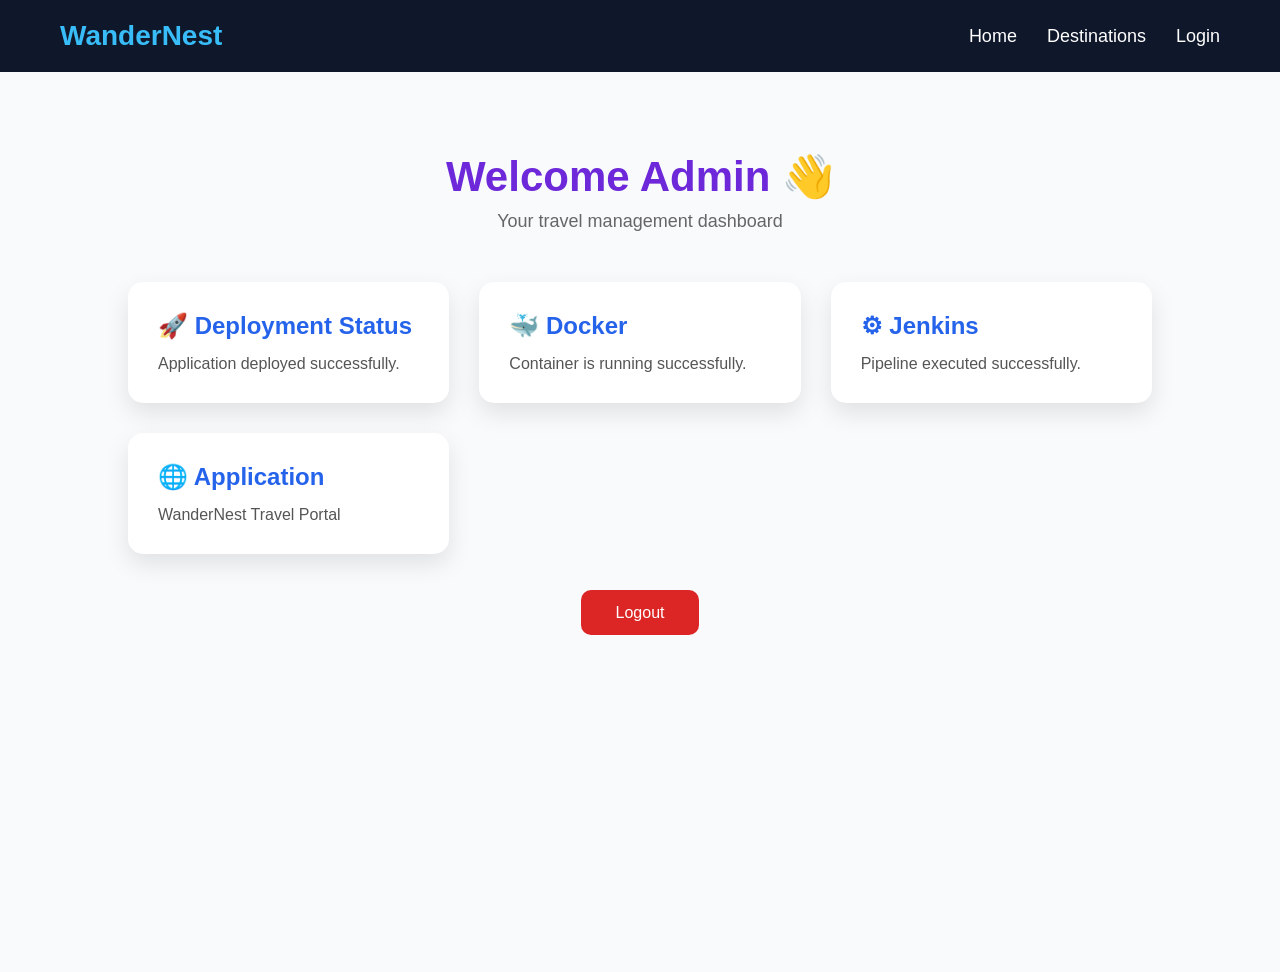
==== roles/webserver/files/dashboard.html @ 1f48fe28 "feat: implement authentication flow with dashboard" ====
<!DOCTYPE html>
<html lang="en">

<head>

    <meta charset="UTF-8">

    <meta name="viewport" content="width=device-width, initial-scale=1.0">

    <title>WanderNest Dashboard</title>

    <link rel="stylesheet" href="style.css">

</head>

<body>

<nav class="navbar">

    <div class="logo">
        WanderNest
    </div>

    <ul class="nav-links">

        <li><a href="index.html">Home</a></li>

        <li><a href="destinations.html">Destinations</a></li>

        <li><a href="login.html">Login</a></li>

    </ul>

</nav>

<section class="dashboard">

    <div class="dashboard-header">

        <h1>Welcome Admin 👋</h1>

        <p>Your travel management dashboard</p>

    </div>

    <div class="dashboard-grid">

        <div class="dashboard-card">

            <h2>🚀 Deployment Status</h2>

            <p>Application deployed successfully.</p>

        </div>

        <div class="dashboard-card">

            <h2>🐳 Docker</h2>

            <p>Container is running successfully.</p>

        </div>

        <div class="dashboard-card">

            <h2>⚙ Jenkins</h2>

            <p>Pipeline executed successfully.</p>

        </div>

        <div class="dashboard-card">

            <h2>🌐 Application</h2>

            <p>WanderNest Travel Portal</p>

        </div>

    </div>

    <div class="logout-section">

        <a href="index.html" class="logout-btn">

            Logout

        </a>

    </div>

</section>

</body>

</html>
---- roles/webserver/files/style.css ----
*{
    margin:0;
    padding:0;
    box-sizing:border-box;
    font-family:Arial, Helvetica, sans-serif;
}

body{
    background:#f5f7fa;
}

.navbar{

    display:flex;

    justify-content:space-between;

    align-items:center;

    padding:20px 60px;

    background:#0f172a;

    color:white;

    position:sticky;

    top:0;

}

.logo{

    font-size:28px;

    font-weight:bold;

    color:#38bdf8;

}

.nav-links{

    display:flex;

    list-style:none;

    gap:30px;

}

.nav-links a{

    color:white;

    text-decoration:none;

    font-size:18px;

    transition:.3s;

}

.nav-links a:hover{

    color:#38bdf8;

}

.login-btn{

    background:#2563eb;

    padding:10px 20px;

    border-radius:8px;

}

.login-btn:hover{

    background:#1d4ed8;

    color:white !important;

}

.hero{

    height:90vh;

    display:flex;

    justify-content:center;

    align-items:center;

    text-align:center;

    background:linear-gradient(rgba(15,23,42,.75),
    rgba(37,99,235,.65)),
    url("https://images.unsplash.com/photo-1507525428034-b723cf961d3e?w=1600");

    background-size:cover;

    background-position:center;

    color:white;

}

.hero-content{

    width:70%;

}

.hero-content h1{

    font-size:60px;

    margin-bottom:20px;

}

.hero-content p{

    font-size:22px;

    line-height:35px;

    margin-bottom:40px;

}

.hero-buttons{
    display:flex;
    justify-content:center;
    align-items:center;
    gap:20px;
    margin-top:40px;
    flex-wrap:wrap;
}

.explore-btn{
    display:inline-block;
    background:#ff6b00;
    color:#fff;
    text-decoration:none;
    padding:15px 35px;
    border-radius:10px;
    font-size:18px;
    font-weight:600;
    transition:0.3s ease;
}

.explore-btn:hover{
    background:#e65c00;
    transform:translateY(-3px);
}

.explore-btn:hover{

    background:#ea580c;

}

.login-hero-btn{
    display:inline-block;
    background:#ffffff;
    color:#2563eb;
    text-decoration:none;
    padding:15px 35px;
    border-radius:10px;
    font-size:18px;
    font-weight:600;
    transition:0.3s ease;
}

.login-hero-btn:hover{
    background:#f1f5f9;
    transform:translateY(-3px);
}

.login-hero-btn:hover{

    background:#e2e8f0;

}

.destination-page{

padding:80px 60px;

background:#f8fafc;

text-align:center;

}

.destination-page h1{

font-size:45px;

margin-bottom:20px;

color:#0f172a;

}

.destination-page p{

font-size:20px;

margin-bottom:50px;

color:#555;

}

.destination-container{

display:flex;

justify-content:center;

gap:40px;

flex-wrap:wrap;

}

.card{

width:320px;

background:white;

border-radius:15px;

overflow:hidden;

box-shadow:0 10px 25px rgba(0,0,0,.15);

transition:.3s;

}

.card:hover{

transform:translateY(-10px);

}

.card img{

width:100%;

height:220px;

object-fit:cover;

}

.card h2{

margin-top:20px;

}

.card p{

padding:0 20px;

font-size:16px;

}

.card h3{

color:#2563eb;

margin-bottom:20px;

}

.card button{

margin-bottom:25px;

padding:12px 25px;

border:none;

background:#2563eb;

color:white;

border-radius:8px;

cursor:pointer;

font-size:16px;

transition:.3s;

}

.card button:hover{

background:#1d4ed8;

}

/* Popular Destinations */

.popular-destinations{

    padding:80px 10%;

    background:#f8fafc;

    text-align:center;

}

.popular-destinations h2{

    font-size:42px;

    color:#0f172a;

}

.popular-destinations p{

    margin-top:15px;

    margin-bottom:50px;

    font-size:18px;

    color:#555;

}

.destination-grid{

    display:flex;

    justify-content:center;

    gap:35px;

    flex-wrap:wrap;

}

.destination-card{

    width:330px;

    background:white;

    border-radius:18px;

    overflow:hidden;

    box-shadow:0 12px 30px rgba(0,0,0,.12);

    transition:.35s;

}

.destination-card:hover{

    transform:translateY(-12px);

}

.destination-card img{

    width:100%;

    height:230px;

    object-fit:cover;

}

.card-content{
    padding:20px;
}

.card-content h3{
    margin-bottom:8px;
    font-size:24px;
}

.card-content p{
    font-size:15px;
    color:#666;
    margin-bottom:12px;
    line-height:1.5;
}

.card-content span{
    display:block;
    margin:8px 0;
    font-weight:bold;
}

.card-content h4{
    color:#2563eb;
    margin-bottom:15px;
}

.card-content a{

    display:inline-block;

    text-decoration:none;

    background:#6d28d9;

    color:white;

    padding:10px 24px;

    border-radius:8px;

    transition:0.3s ease;

}

.card-content a:hover{

    background:#5b21b6;

    transform:translateY(-3px);

}

/* Why Choose Us */

.why-us{

    padding:80px 10%;

    text-align:center;

    background:white;

}

.why-us h2{

    font-size:42px;

    color:#0f172a;

}

.why-us p{

    margin:20px auto 50px;

    color:#666;

    max-width:700px;

    font-size:18px;

}

.features{

    display:flex;

    justify-content:center;

    gap:30px;

    flex-wrap:wrap;

}

.feature-card{

    width:300px;

    background:#f8fafc;

    padding:35px;

    border-radius:15px;

    box-shadow:0 10px 20px rgba(0,0,0,.08);

    transition:.3s;

}

.feature-card:hover{

    transform:translateY(-10px);

}

.feature-card h3{

    color:#2563eb;

    margin-bottom:15px;

}

/* Statistics */

.stats{

    display:flex;

    justify-content:center;

    gap:40px;

    flex-wrap:wrap;

    padding:70px 10%;

    background:#2563eb;

    color:white;

}

.stat-box{

    text-align:center;

}

.stat-box h2{

    font-size:48px;

    margin-bottom:10px;

}

.stat-box p{

    font-size:18px;

}

/* Footer */

footer{

    background:#0f172a;

    color:white;

    text-align:center;

    padding:50px 20px;

}

footer h2{

    margin-bottom:15px;

    color:#60a5fa;

}

footer p{

    color:#cbd5e1;

    margin-bottom:10px;

}

.copyright{

    margin-top:20px;

    font-size:14px;

}

/* Reviews */

.reviews{

padding:80px 10%;

background:#f8fafc;

text-align:center;

}

.reviews h2{

font-size:42px;

margin-bottom:50px;

color:#0f172a;

}

.review-container{

display:flex;

justify-content:center;

gap:30px;

flex-wrap:wrap;

}

.review-card{

width:330px;

background:white;

padding:30px;

border-radius:18px;

box-shadow:0 10px 25px rgba(0,0,0,.1);

transition:.3s;

}

.review-card:hover{

transform:translateY(-10px);

}

.review-card p{

font-size:16px;

line-height:1.7;

color:#555;

margin-bottom:20px;

}

.review-card h3{

margin-bottom:10px;

}

/* ===========================
   LOGIN PAGE
=========================== */

.login-page{

    min-height:100vh;

    display:flex;

    justify-content:center;

    align-items:center;

    background:linear-gradient(rgba(15,23,42,.75),rgba(15,23,42,.75)),
    url("https://images.unsplash.com/photo-1507525428034-b723cf961d3e");

    background-size:cover;

    background-position:center;

}

.login-box{

    width:400px;

    background:white;

    padding:40px;

    border-radius:18px;

    text-align:center;

    box-shadow:0 20px 40px rgba(0,0,0,.3);

}

.login-box h1{

    color:#6d28d9;

    margin-bottom:10px;

}

.login-subtitle{

    color:#666;

    margin-bottom:25px;

}

.login-box input{

    width:100%;

    padding:14px;

    margin-bottom:18px;

    border:1px solid #ddd;

    border-radius:10px;

    font-size:16px;

}

.remember-row{

    display:flex;

    justify-content:flex-start;

    margin-bottom:20px;

}

.login-box button{

    width:100%;

    padding:14px;

    background:#6d28d9;

    color:white;

    border:none;

    border-radius:10px;

    cursor:pointer;

    font-size:18px;

    transition:.3s;

}

.login-box button:hover{

    background:#5b21b6;

}

.back-home{

    display:block;

    margin-top:20px;

    color:#6d28d9;

    text-decoration:none;

}

#message{

    margin-top:18px;

    padding:12px;

    border-radius:8px;

    font-weight:bold;

    color:#b91c1c;

    background:#fee2e2;

    display:block;

}

/* Password Field */

.password-container{

    position:relative;

    margin-bottom:18px;

}

.password-container input{

    width:100%;

    padding:14px;

    border:1px solid #ddd;

    border-radius:10px;

    font-size:16px;

}

#togglePassword{

    position:absolute;

    right:15px;

    top:50%;

    transform:translateY(-50%);

    cursor:pointer;

    font-size:20px;

    user-select:none;

}

/* =======================
   DASHBOARD
======================= */

.dashboard{

    padding:80px 10%;

    min-height:100vh;

    background:#f8fafc;

}

.dashboard-header{

    text-align:center;

    margin-bottom:50px;

}

.dashboard-header h1{

    font-size:42px;

    color:#6d28d9;

}

.dashboard-header p{

    color:#666;

    margin-top:10px;

    font-size:18px;

}

.dashboard-grid{

    display:grid;

    grid-template-columns:repeat(auto-fit,minmax(260px,1fr));

    gap:30px;

}

.dashboard-card{

    background:white;

    padding:30px;

    border-radius:15px;

    box-shadow:0 10px 25px rgba(0,0,0,.1);

    transition:.3s;

}

.dashboard-card:hover{

    transform:translateY(-8px);

}

.dashboard-card h2{

    margin-bottom:15px;

    color:#2563eb;

}

.dashboard-card p{

    color:#555;

}

.logout-section{

    text-align:center;

    margin-top:50px;

}

.logout-btn{

    text-decoration:none;

    background:#dc2626;

    color:white;

    padding:14px 35px;

    border-radius:10px;

    transition:.3s;

}

.logout-btn:hover{

    background:#b91c1c;

}
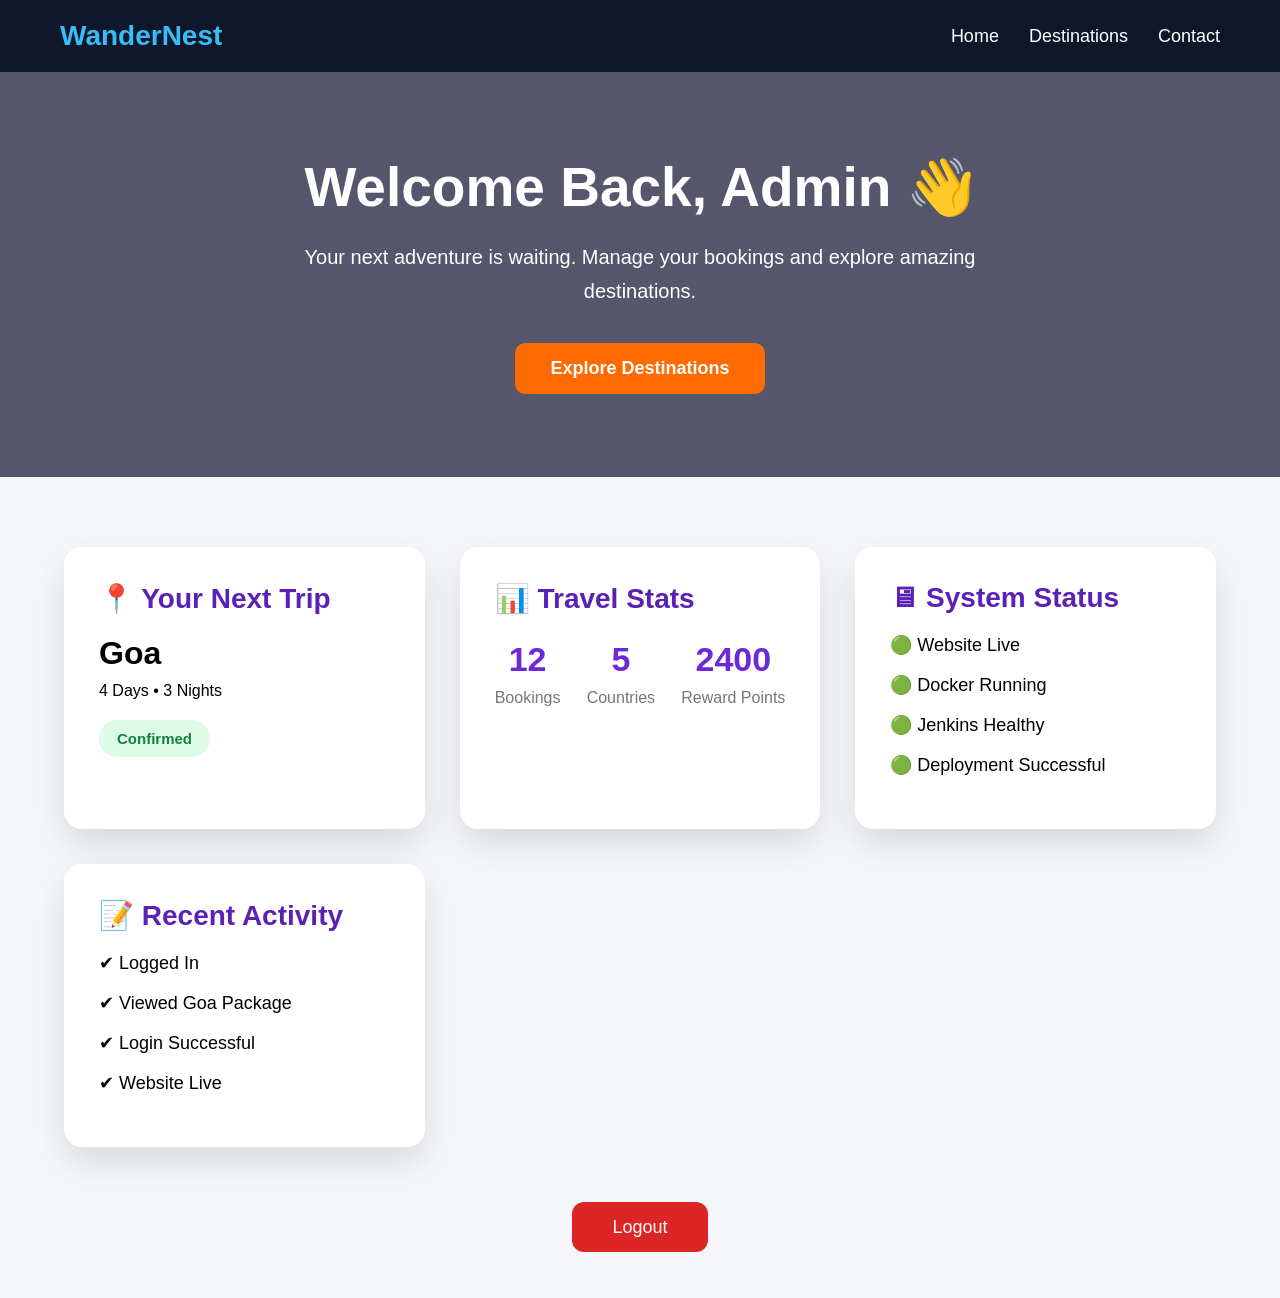
==== commit 87b1b777: "feat: implement modern login flow and traveler dashboard" ====
--- a/roles/webserver/files/dashboard.html
+++ b/roles/webserver/files/dashboard.html
@@ -7,7 +7,7 @@
 
     <meta name="viewport" content="width=device-width, initial-scale=1.0">
 
-    <title>WanderNest Dashboard</title>
+    <title>Dashboard | WanderNest</title>
 
     <link rel="stylesheet" href="style.css">
 
@@ -15,71 +15,148 @@
 
 <body>
 
-<nav class="navbar">
+    <!-- Navbar -->
 
-    <div class="logo">
-        WanderNest
-    </div>
+    <nav class="navbar">
 
-    <ul class="nav-links">
+        <div class="logo">
+            WanderNest
+        </div>
 
-        <li><a href="index.html">Home</a></li>
+        <ul class="nav-links">
 
-        <li><a href="destinations.html">Destinations</a></li>
+            <li><a href="index.html">Home</a></li>
 
-        <li><a href="login.html">Login</a></li>
+            <li><a href="destinations.html">Destinations</a></li>
 
-    </ul>
+            <li><a href="contact.html">Contact</a></li>
 
-</nav>
+        </ul>
 
-<section class="dashboard">
+    </nav>
 
-    <div class="dashboard-header">
+    <!-- Dashboard Hero -->
 
-        <h1>Welcome Admin 👋</h1>
+    <section class="dashboard-hero">
 
-        <p>Your travel management dashboard</p>
+        <div class="dashboard-content">
 
-    </div>
+            <h1>Welcome Back, Admin 👋</h1>
 
-    <div class="dashboard-grid">
+            <p>
+                Your next adventure is waiting.
+                Manage your bookings and explore amazing destinations.
+            </p>
+
+            <a href="destinations.html" class="explore-btn">
+                Explore Destinations
+            </a>
+
+        </div>
+
+    </section>
+
+    <!-- Dashboard Cards -->
+
+    <section class="dashboard-container">
+
+        <!-- Booking -->
 
         <div class="dashboard-card">
 
-            <h2>🚀 Deployment Status</h2>
+            <h2>📍 Your Next Trip</h2>
 
-            <p>Application deployed successfully.</p>
+            <h3>Goa</h3>
+
+            <p>4 Days • 3 Nights</p>
+
+            <span class="status confirmed">
+                Confirmed
+            </span>
 
         </div>
 
+        <!-- Stats -->
+
         <div class="dashboard-card">
 
-            <h2>🐳 Docker</h2>
+            <h2>📊 Travel Stats</h2>
 
-            <p>Container is running successfully.</p>
+            <div class="stats-box">
+
+                <div>
+
+                    <h3>12</h3>
+
+                    <p>Bookings</p>
+
+                </div>
+
+                <div>
+
+                    <h3>5</h3>
+
+                    <p>Countries</p>
+
+                </div>
+
+                <div>
+
+                    <h3>2400</h3>
+
+                    <p>Reward Points</p>
+
+                </div>
+
+            </div>
 
         </div>
 
+        <!-- System -->
+
         <div class="dashboard-card">
 
-            <h2>⚙ Jenkins</h2>
+            <h2>🖥 System Status</h2>
 
-            <p>Pipeline executed successfully.</p>
+            <ul class="status-list">
+
+                <li>🟢 Website Live</li>
+
+                <li>🟢 Docker Running</li>
+
+                <li>🟢 Jenkins Healthy</li>
+
+                <li>🟢 Deployment Successful</li>
+
+            </ul>
 
         </div>
 
+        <!-- Activity -->
+
         <div class="dashboard-card">
 
-            <h2>🌐 Application</h2>
+            <h2>📝 Recent Activity</h2>
 
-            <p>WanderNest Travel Portal</p>
+            <ul class="activity-list">
+
+                <li>✔ Logged In</li>
+
+                <li>✔ Viewed Goa Package</li>
+
+                <li>✔ Login Successful</li>
+
+                <li>✔ Website Live</li>
+
+            </ul>
 
         </div>
 
-    </div>
+    </section>
 
-    <div class="logout-section">
+    <!-- Logout -->
+
+    <div class="logout-container">
 
         <a href="index.html" class="logout-btn">
 
@@ -89,8 +166,6 @@
 
     </div>
 
-</section>
-
 </body>
 
 </html>
--- a/roles/webserver/files/style.css
+++ b/roles/webserver/files/style.css
@@ -848,114 +848,207 @@
 
 }
 
-/* =======================
-   DASHBOARD
-======================= */
-
-.dashboard{
-
-    padding:80px 10%;
-
-    min-height:100vh;
-
-    background:#f8fafc;
-
-}
-
-.dashboard-header{
+/*==============================
+        DASHBOARD
+==============================*/
+
+.dashboard-hero{
+
+    height:45vh;
+
+    background:linear-gradient(rgba(18,18,48,.70),rgba(18,18,48,.70)),
+    url("https://images.unsplash.com/photo-1507525428034-b723cf961d3e?w=1600");
+
+    background-size:cover;
+
+    background-position:center;
+
+    display:flex;
+
+    justify-content:center;
+
+    align-items:center;
 
     text-align:center;
 
-    margin-bottom:50px;
-
-}
-
-.dashboard-header h1{
-
-    font-size:42px;
+    color:white;
+
+}
+
+.dashboard-content{
+
+    max-width:700px;
+
+}
+
+.dashboard-content h1{
+
+    font-size:55px;
+
+    margin-bottom:20px;
+
+}
+
+.dashboard-content p{
+
+    font-size:20px;
+
+    line-height:1.7;
+
+    margin-bottom:35px;
+
+}
+
+.dashboard-container{
+
+    width:90%;
+
+    margin:70px auto;
+
+    display:grid;
+
+    grid-template-columns:repeat(auto-fit,minmax(320px,1fr));
+
+    gap:35px;
+
+}
+
+.dashboard-card{
+
+    background:white;
+
+    padding:35px;
+
+    border-radius:18px;
+
+    box-shadow:0 15px 35px rgba(0,0,0,.12);
+
+    transition:.35s;
+
+}
+
+.dashboard-card:hover{
+
+    transform:translateY(-10px);
+
+    box-shadow:0 25px 45px rgba(0,0,0,.18);
+
+}
+
+.dashboard-card h2{
+
+    color:#5b21b6;
+
+    margin-bottom:20px;
+
+    font-size:28px;
+
+}
+
+.dashboard-card h3{
+
+    font-size:32px;
+
+    margin-bottom:10px;
+
+}
+
+.status{
+
+    display:inline-block;
+
+    margin-top:20px;
+
+    padding:10px 18px;
+
+    border-radius:30px;
+
+    font-size:15px;
+
+    font-weight:bold;
+
+}
+
+.confirmed{
+
+    background:#dcfce7;
+
+    color:#15803d;
+
+}
+
+.stats-box{
+
+    display:flex;
+
+    justify-content:space-between;
+
+    margin-top:25px;
+
+}
+
+.stats-box div{
+
+    text-align:center;
+
+}
+
+.stats-box h3{
 
     color:#6d28d9;
 
-}
-
-.dashboard-header p{
-
-    color:#666;
-
-    margin-top:10px;
+    font-size:34px;
+
+}
+
+.stats-box p{
+
+    color:#777;
+
+}
+
+.status-list,
+.activity-list{
+
+    list-style:none;
+
+}
+
+.status-list li,
+.activity-list li{
+
+    margin:18px 0;
 
     font-size:18px;
 
 }
 
-.dashboard-grid{
-
-    display:grid;
-
-    grid-template-columns:repeat(auto-fit,minmax(260px,1fr));
-
-    gap:30px;
-
-}
-
-.dashboard-card{
-
-    background:white;
-
-    padding:30px;
-
-    border-radius:15px;
-
-    box-shadow:0 10px 25px rgba(0,0,0,.1);
+.logout-container{
+
+    text-align:center;
+
+    margin:60px 0;
+
+}
+
+.logout-btn{
+
+    background:#dc2626;
+
+    color:white;
+
+    padding:15px 40px;
+
+    border-radius:12px;
+
+    text-decoration:none;
+
+    font-size:18px;
 
     transition:.3s;
 
 }
 
-.dashboard-card:hover{
-
-    transform:translateY(-8px);
-
-}
-
-.dashboard-card h2{
-
-    margin-bottom:15px;
-
-    color:#2563eb;
-
-}
-
-.dashboard-card p{
-
-    color:#555;
-
-}
-
-.logout-section{
-
-    text-align:center;
-
-    margin-top:50px;
-
-}
-
-.logout-btn{
-
-    text-decoration:none;
-
-    background:#dc2626;
-
-    color:white;
-
-    padding:14px 35px;
-
-    border-radius:10px;
-
-    transition:.3s;
-
-}
-
 .logout-btn:hover{
 
     background:#b91c1c;
